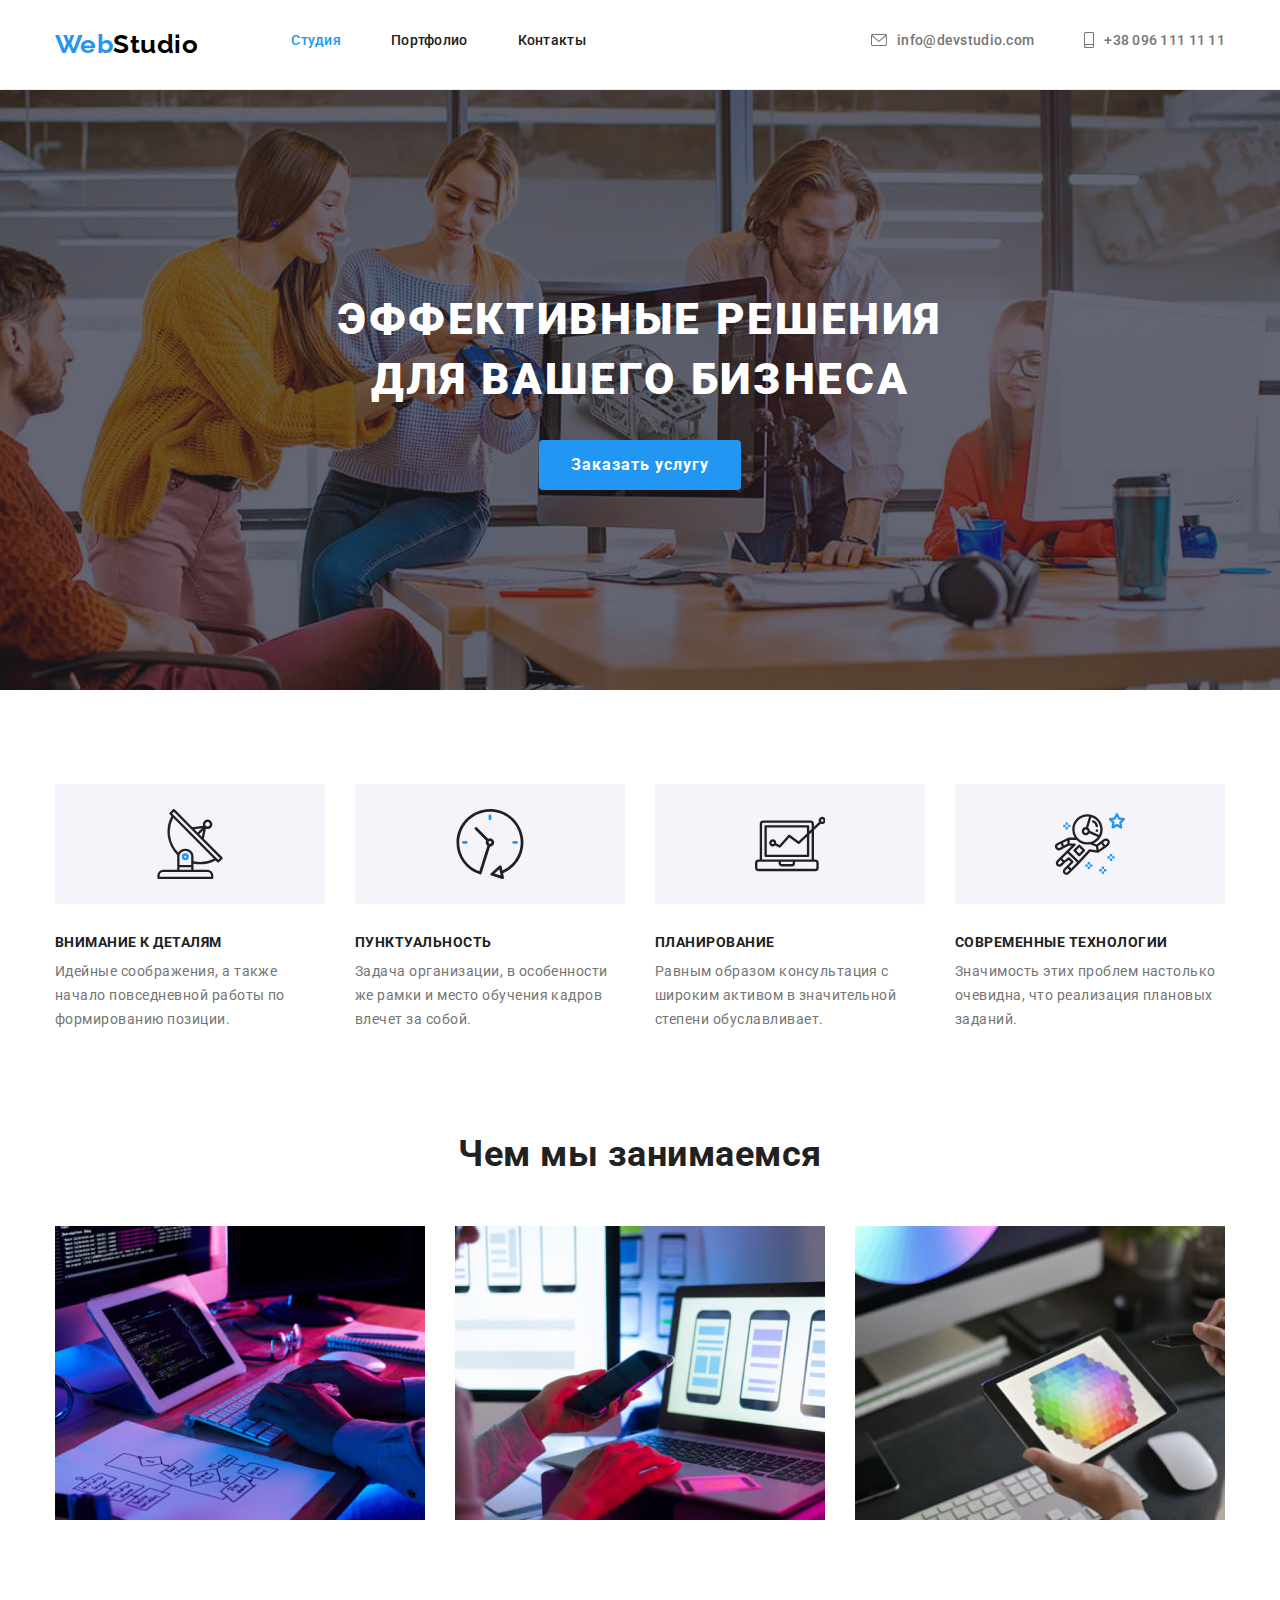
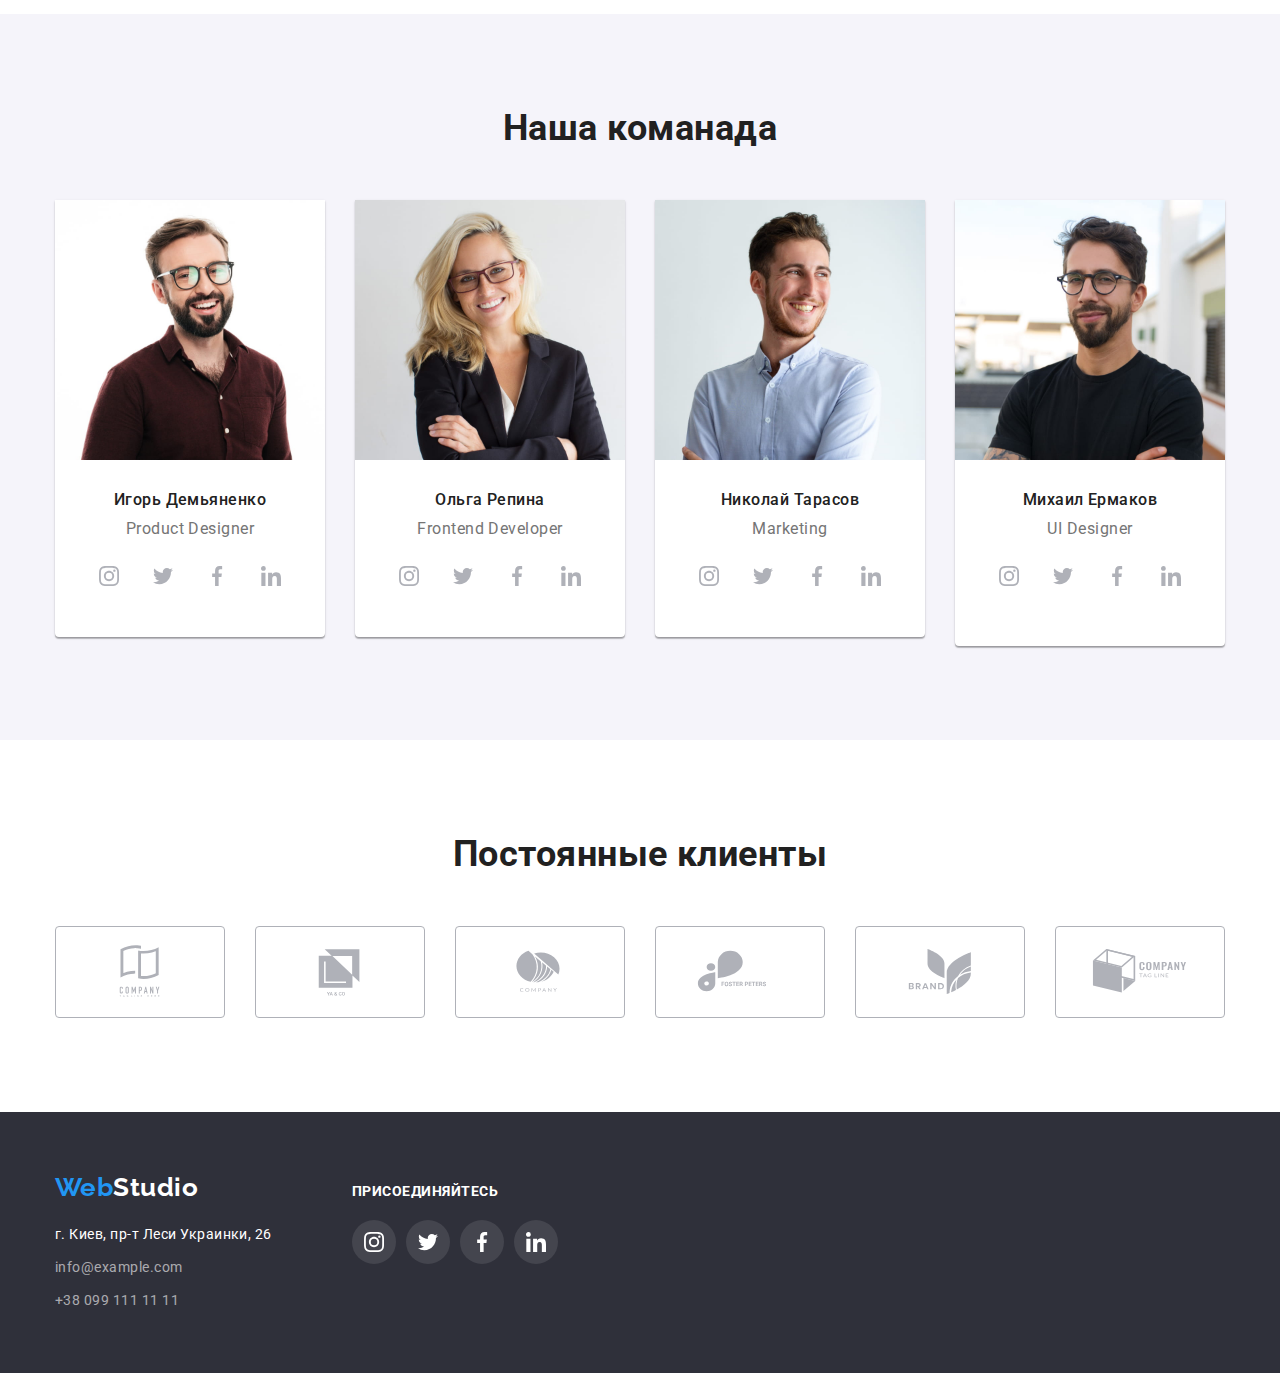
==== index.html @ 1e65c2d5 "copy hw-04" ====
<!DOCTYPE html>
<html lang="ru">

<head>
    <meta charset="UTF-8">
    <meta http-equiv="X-UA-Compatible" content="IE=edge">
    <meta name="viewport" content="width=device-width, initial-scale=1.0">
    <title>Студия</title>
    <link rel="preconnect" href="https://fonts.googleapis.com">
    <link rel="preconnect" href="https://fonts.gstatic.com" crossorigin>
    <link
        href="https://fonts.googleapis.com/css2?family=Raleway:wght@700&family=Roboto:wght@400;500;700;900&display=swap"
        rel="stylesheet">
    <link rel="stylesheet"
        href="https://cdnjs.cloudflare.com/ajax/libs/modern-normalize/1.1.0/modern-normalize.min.css">
    <link rel="stylesheet" href="./css/styles.css">
</head>

<body>
    <!-- Шапка -->
    <header class="header">
        <div class="container header-flex">
            <nav class="header-flex">
                <a href="./index.html" class="logo"><span>Web</span>Studio</a>
                <ul class="site-nav list">
                    <li class="item"><a href="./index.html" class="link active">Студия</a></li>
                    <li class="item"><a href="./portfolio.html" class="link">Портфолио</a></li>
                    <li class="item"><a href="" class="link">Контакты </a></li>
                </ul>
            </nav>
            <ul class="auth-nav list">
                <li class="item">
                    <a href="mailto:info@devstudio.com" class="link">
                        <svg width="16" height="12" class="auth-svg">
                            <use href="./images/icons.svg#icon-mail" />
                        </svg>
                        info@devstudio.com
                    </a>
                </li>
                <li class="item">
                    <a href="tel:+380961111111" class="link">
                        <svg width="10" height="16" class="auth-svg">
                            <use href="./images/icons.svg#icon-phone" />
                        </svg>
                        +38 096 111 11 11
                    </a>
                </li>
            </ul>
        </div>
    </header>
    <!-- Основной контент -->
    <main>

        <!-- Первый блок -->
        <section class="section-hero">
            <div class="container">
                <h1 class="title">Эффективные решения для вашего бизнеса</h1>
                <button type="button" class="button">Заказать услугу</button>
            </div>
        </section>

        <!-- Преймущества -->
        <section class="section one">
            <div class="container">
                <!-- в дальнейшем станет прачны-->
                <h2 class="visually-hidden">Преймущество</h2>
                <ul class="list list-one">
                    <li>
                        <div class="oneblock-icon">
                            <svg width="70" height="70" class="oneblock-svg">
                                <use href="./images/icons.svg#icon-antenna" />
                            </svg>
                        </div>
                        <h3 class="subtitle">Внимание к деталям</h3>
                        <p class="text">Идейные соображения, а также начало повседневной работы по формированию позиции.
                        </p>
                    </li>
                    <li>
                        <div class="oneblock-icon">
                            <svg width="70" height="70" class="oneblock-svg">
                                <use href="./images/icons.svg#icon-clock" />
                            </svg>
                        </div>
                        <h3 class="subtitle">Пунктуальность</h3>
                        <p class="text">Задача организации, в особенности же рамки и место обучения кадров влечет за
                            собой.
                        </p>
                    </li>
                    <li>
                        <div class="oneblock-icon">
                            <svg width="70" height="70" class="oneblock-svg">
                                <use href="./images/icons.svg#icon-Vector" />
                            </svg>
                        </div>
                        <h3 class="subtitle">Планирование</h3>
                        <p class="text">Равным образом консультация с широким активом в значительной степени
                            обуславливает.
                        </p>
                    </li>
                    <li>
                        <div class="oneblock-icon">
                            <svg width="70" height="70" class="oneblock-svg">
                                <use href="./images/icons.svg#icon-astronaut" />
                            </svg>
                        </div>
                        <h3 class="subtitle">Современные технологии</h3>
                        <p class="text">Значимость этих проблем настолько очевидна, что реализация плановых заданий.</p>
                    </li>
                </ul>
            </div>
        </section>

        <!-- Чем мы занимаемся -->
        <section class="section two">
            <div class="container">
                <h2 class="title">Чем мы занимаемся</h2>
                <ul class="list-two">
                    <li><img src="./images/box1.jpg" alt="коддинг" width="370" height="294"></li>
                    <li><img src="./images/box2.jpg" alt="дизайн мобильного приложение" width="370" height="294"></li>
                    <li><img src="./images/box3.jpg" alt="подбор палитры цветов" width="370" height="294"></li>
                </ul>
            </div>
        </section>

        <!-- Наша команда -->
        <section class="section comanda">
            <div class="container">
                <h1 class="title">Наша команада</h1>
                <ul class="list">
                    <li class="comanda-li">
                        <img src="./images/staff1.jpg" alt="Игорь Демьяненко" width="270">
                        <div class="comanda-bottom">
                            <h3 class="subtitle">Игорь Демьяненко</h3>
                            <p lang="en" class="text">Product Designer</p>
                            <ul class="soc-list">
                                <li class="soc-item">
                                    <a href="" class="soc-link">
                                        <svg width="20" height="20" class="soc-svg">
                                            <use href="./images/icons.svg#icon-instagram" />
                                        </svg>
                                    </a>
                                </li>
                                <li class="soc-item">
                                    <a href="" class="soc-link">
                                        <svg width="20" height="20" class="soc-svg">
                                            <use href="./images/icons.svg#icon-twitter" />
                                        </svg>
                                    </a>
                                </li>
                                <li class="soc-item">
                                    <a href="" class="soc-link">
                                        <svg width="20" height="20" class="soc-svg">
                                            <use href="./images/icons.svg#icon-facebook" />
                                        </svg>
                                    </a>
                                </li>
                                <li class="soc-item">
                                    <a href="" class="soc-link">
                                        <svg width="20" height="20" class="soc-svg">
                                            <use href="./images/icons.svg#icon-linkedin" />
                                        </svg>
                                    </a>
                                </li>
                            </ul>
                        </div>
                    </li>
                    <li class="comanda-li">
                        <img src="./images/staff2.jpg" alt="Ольга Репина" width="270">
                        <div class="comanda-bottom">
                            <h3 class="subtitle">Ольга Репина</h3>
                            <p lang="en" class="text">Frontend Developer</p>
                            <ul class="soc-list">
                                <li class="soc-item">
                                    <a href="" class="soc-link">
                                        <svg width="20" height="20" class="soc-svg">
                                            <use href="./images/icons.svg#icon-instagram" />
                                        </svg>
                                    </a>
                                </li>
                                <li class="soc-item">
                                    <a href="" class="soc-link">
                                        <svg width="20" height="20" class="soc-svg">
                                            <use href="./images/icons.svg#icon-twitter" />
                                        </svg>
                                    </a>
                                </li>
                                <li class="soc-item">
                                    <a href="" class="soc-link">
                                        <svg width="20" height="20" class="soc-svg">
                                            <use href="./images/icons.svg#icon-facebook" />
                                        </svg>
                                    </a>
                                </li>
                                <li class="soc-item">
                                    <a href="" class="soc-link">
                                        <svg width="20" height="20" class="soc-svg">
                                            <use href="./images/icons.svg#icon-linkedin" />
                                        </svg>
                                    </a>
                                </li>
                            </ul>
                        </div>
                    </li>
                    <li class="comanda-li">
                        <img src="./images/staff3.jpg" alt="Николай Тарасов" width="270">
                        <div class="comanda-bottom">
                            <h3 class="subtitle">Николай Тарасов</h3>
                            <p lang="en" class="text">Marketing</p>
                            <ul class="soc-list">
                                <li class="soc-item">
                                    <a href="" class="soc-link">
                                        <svg width="20" height="20" class="soc-svg">
                                            <use href="./images/icons.svg#icon-instagram" />
                                        </svg>
                                    </a>
                                </li>
                                <li class="soc-item">
                                    <a href="" class="soc-link">
                                        <svg width="20" height="20" class="soc-svg">
                                            <use href="./images/icons.svg#icon-twitter" />
                                        </svg>
                                    </a>
                                </li>
                                <li class="soc-item">
                                    <a href="" class="soc-link">
                                        <svg width="20" height="20" class="soc-svg">
                                            <use href="./images/icons.svg#icon-facebook" />
                                        </svg>
                                    </a>
                                </li>
                                <li class="soc-item">
                                    <a href="" class="soc-link">
                                        <svg width="20" height="20" class="soc-svg">
                                            <use href="./images/icons.svg#icon-linkedin" />
                                        </svg>
                                    </a>
                                </li>
                            </ul>
                        </div>
                    </li>
                    <li class="comanda-li">
                        <img src="./images/staff4.jpg" alt="Михаил Ермаков" width="270">
                        <div class="comanda-bottom">
                            <h3 class="subtitle">Михаил Ермаков</h3>
                            <p lang="en" class="text">UI Designer</p>
                            <ul class="soc-list">
                                <li class="soc-item">
                                    <a href="" class="soc-link">
                                        <svg width="20" height="20" class="soc-svg">
                                            <use href="./images/icons.svg#icon-instagram" />
                                        </svg>
                                    </a>
                                </li>
                                <li class="soc-item">
                                    <a href="" class="soc-link">
                                        <svg width="20" height="20" class="soc-svg">
                                            <use href="./images/icons.svg#icon-twitter" />
                                        </svg>
                                    </a>
                                </li>
                                <li class="soc-item">
                                    <a href="" class="soc-link">
                                        <svg width="20" height="20" class="soc-svg">
                                            <use href="./images/icons.svg#icon-facebook" />
                                        </svg>
                                    </a>
                                </li>
                                <li class="soc-item">
                                    <a href="" class="soc-link">
                                        <svg width="20" height="20" class="soc-svg">
                                            <use href="./images/icons.svg#icon-linkedin" />
                                        </svg>
                                    </a>
                                </li>
                            </ul>
                        </div>
                    </li>
                </ul>
            </div>
        </section>

        <!-- Постоянные клиенты -->
        <section class="section client">
            <div class="container">
                <h2 class="title">Постоянные клиенты</h2>
                <ul class="client-list">
                    <li class="client-item">
                        <a href="" class="client-link">
                            <svg width="106" height="60" class="client-svg">
                                <use href="./images/icons.svg#icon-Logo-1" />
                            </svg>
                        </a>
                    </li>
                    <li class="client-item">
                        <a href="" class="client-link">
                            <svg width="106" height="60" class="client-svg">
                                <use href="./images/icons.svg#icon-Logo-2" />
                            </svg>
                        </a>
                    </li>
                    <li class="client-item">
                        <a href="" class="client-link">
                            <svg width="106" height="60" class="client-svg">
                                <use href="./images/icons.svg#icon-Logo-3" />
                            </svg>
                        </a>
                    </li>
                    <li class="client-item">
                        <a href="" class="client-link">
                            <svg width="106" height="60" class="client-svg">
                                <use href="./images/icons.svg#icon-Logo-4" />
                            </svg>
                        </a>
                    </li>
                    <li class="client-item">
                        <a href="" class="client-link">
                            <svg width="106" height="60" class="client-svg">
                                <use href="./images/icons.svg#icon-Logo-5" />
                            </svg>
                        </a>
                    </li>
                    <li class="client-item">
                        <a href="" class="client-link">
                            <svg width="106" height="60" class="client-svg">
                                <use href="./images/icons.svg#icon-Logo-6" />
                            </svg>
                        </a>
                    </li>
                </ul>
            </div>
        </section>
    </main>
    <!-- footer -->
    <footer class="footer">
        <div class="container footer-div">
            <div class="footer-one">
                <a href="./index.html" class="logo"><span>Web</span>Studio</a>
                <address>
                    <ul class="list">
                        <li><a href="https://goo.gl/maps/LCvyeXpGgoU2J2YH6" target="_blank" rel="noreferrer noopener"
                                class="link-white">г. Киев, пр-т Леси Украинки,
                                26</a>
                        </li>
                        <li><a href="mailto:info@example.com" class="link-grey">info@example.com</a></li>
                        <li><a href="tel:+380991111111" class="link-grey">+38 099 111 11 11</a></li>
                    </ul>
                </address>
            </div>
            <div class="footer-two">
                <h3 class="title">присоединяйтесь</h3>
                <ul class="soc-list">
                    <li class="soc-item">
                        <a href="" class="soc-link">
                            <svg width="20" height="20" class="soc-svg">
                                <use href="./images/icons.svg#icon-instagram" />
                            </svg>
                        </a>
                    </li>
                    <li class="soc-item">
                        <a href="" class="soc-link">
                            <svg width="20" height="20" class="soc-svg">
                                <use href="./images/icons.svg#icon-twitter" />
                            </svg>
                        </a>
                    </li>
                    <li class="soc-item">
                        <a href="" class="soc-link">
                            <svg width="20" height="20" class="soc-svg">
                                <use href="./images/icons.svg#icon-facebook" />
                            </svg>
                        </a>
                    </li>
                    <li class="soc-item">
                        <a href="" class="soc-link">
                            <svg width="20" height="20" class="soc-svg">
                                <use href="./images/icons.svg#icon-linkedin" />
                            </svg>
                        </a>
                    </li>
                </ul>
            </div>
        </div>
    </footer>

</body>

</html>
---- css/styles.css ----
:root {
  --active-color: #2196f3;
  --title-color: #212121;
  --white-color: #ffffff;
  --text-color: #757575;
  --bcg-color: #f5f4fa;
  --icon-color: #afb1b8;
  --bcg-hero: rgba(47, 48, 58, 0.4);
}
body {
  font-family: 'Roboto', sans-serif;
  letter-spacing: 0.03em;
  background-color: var(--white-color);
  color: var(--text-color);
}

/*  Сброс всех стилей */
ul {
  list-style: none;
  margin: 0;
  padding: 0;
}
a {
  text-decoration: none;
  display: block;
  color: inherit;
}
h1,
h2,
h3,
h4,
h5,
h6,
p {
  margin: 0;
}
img {
  display: block;
}

/* Что б скрыть заголовок */
.visually-hidden {
  position: absolute;
  width: 1px;
  height: 1px;
  margin: -1px;
  border: 0;
  padding: 0;

  white-space: nowrap;
  clip-path: inset(100%);
  clip: rect(0 0 0 0);
  overflow: hidden;
}

/* Контейнер */
.container {
  width: 1200px;
  padding: 0 15px;
  margin: 0 auto;

  /* для самопроверки */
  /* outline: 2px solid tomato; */
}

/* Отсуп для section */
.section {
  padding: 94px 0;
}

/* START CSS STYLE */

/* Лого */
.logo {
  font-family: 'Raleway', sans-serif;
  font-weight: 700;
  font-size: 26px;
  line-height: 1.2;
  color: #000000;
  text-decoration: none;
}
.logo > span {
  color: var(--active-color);
}

/* Главное меню */
.header-flex {
  display: flex;
  align-items: center;
}
.header {
  border-bottom: 1px solid #ececec;
}
.site-nav {
  display: flex;
  margin-left: 93px;
}
.site-nav .item:not(:last-child) {
  margin-right: 50px;
}
.site-nav .link {
  padding: 32px 0;

  color: var(--title-color);
  font-weight: 500;
  font-size: 14px;
  line-height: 1.15;
  letter-spacing: 0.02em;
}
.site-nav .link:visited {
  color: var(--title-color);
}
.site-nav .link:hover,
.site-nav .link:focus {
  color: var(--active-color);
}
.site-nav .item .active {
  color: var(--active-color);
}
.site-nav .active:hover,
.site-nav .active:focus {
  color: var(--title-color);
}

/* Почта и номер телефона */
.auth-nav {
  display: flex;
  margin-left: auto;
}
.auth-nav .item:not(:last-child) {
  margin-right: 50px;
}
.auth-nav .link {
  display: flex;
  align-items: center;

  color: var(--text-color);
  font-weight: 500;
  font-size: 14px;
  line-height: 1.15;
  letter-spacing: 0.02em;
}
.auth-svg {
  fill: currentColor;

  margin-right: 10px;
}
.auth-nav .link:hover,
.auth-nav .link:focus {
  color: var(--active-color);
}

/* Главное окно */
.section-hero {
  padding: 200px 0px;

  background-color: #2f303a;
  background-image: linear-gradient(var(--bcg-hero), var(--bcg-hero)), url('../images/bgc-img.jpg');
  background-repeat: no-repeat;
  background-position: center;
  background-size: 1600px;
}
.section-hero .title {
  width: 696px;
  margin-left: auto;
  margin-right: auto;
  margin-bottom: 30px;

  font-weight: 900;
  font-size: 44px;
  color: var(--white-color);
  line-height: 1.36;
  text-align: center;
  letter-spacing: 0.06em;
  text-transform: uppercase;
}
.button {
  display: block;
  border-radius: 4px;
  margin-left: auto;
  margin-right: auto;
  padding: 10px 32px;

  font-weight: 700;
  font-size: 16px;
  line-height: 1.88;
  color: var(--white-color);
  background-color: var(--active-color);
  cursor: pointer;
  letter-spacing: 0.06em;
  font-family: inherit;
  border: transparent;
}

/* Преймущества блок */
.list-one li {
  flex-basis: calc((100% - 90px) / 4);
}
.oneblock-icon {
  display: flex;
  width: 100%;
  height: 120px;
  justify-content: center;
  align-items: center;
  margin-bottom: 30px;

  background-color: var(--bcg-color);
  border-radius: 4px;
}
.oneblock-svg {
  fill: var(--title-color);
}
.section.one .subtitle {
  margin-bottom: 10px;

  font-weight: 700;
  font-size: 14px;
  color: var(--title-color);
  line-height: 1.15;
  text-transform: uppercase;
}
.section.one .text {
  font-size: 14px;
  line-height: 1.7;
}
.list-one {
  display: flex;
}
.list-one li:not(:last-child) {
  margin-right: 30px;
}

/* Второй блок */
.section.two {
  padding-top: 0;
}
.section .title {
  margin-bottom: 50px;

  font-weight: 700;
  font-size: 36px;
  line-height: 1.16;
  text-align: center;
  color: var(--title-color);
}
.list-two {
  display: flex;
}
.list-two li:not(:last-child) {
  margin-right: 30px;
}

/* Третий блок */
.section.comanda {
  background-color: #f5f4fa;
}
.comanda .list {
  display: flex;
}
.comanda-li {
  background-color: var(--white-color);
  border-radius: 0px 0px 4px 4px;
  box-shadow: 0px 1px 3px rgba(0, 0, 0, 0.12), 0px 1px 1px rgba(0, 0, 0, 0.14),
    0px 2px 1px rgba(0, 0, 0, 0.2);
  padding-bottom: 30px;
}
.comanda-li:not(:last-child) {
  margin-right: 30px;
}
.comanda img {
  margin-bottom: 30px;
}
.comanda-li .text {
  margin-bottom: 16px;
}
.section.comanda .subtitle {
  margin-bottom: 10px;

  color: var(--title-color);
  font-weight: 500;
  font-size: 16px;
  line-height: 1.19;
  text-align: center;
}
.section.comanda .text {
  line-height: 1.19;
  text-align: center;
}
.comanda-bottom {
  padding: 0 15px;
}
/* Социальные сети */
.soc-list {
  display: flex;
  justify-content: center;
  color: var(--icon-color);
}
.soc-item {
  width: 44px;
  height: 44px;
}
.soc-item:not(:last-child) {
  margin-right: 10px;
}
.soc-link {
  display: flex;
  justify-content: center;
  align-items: center;
  width: 100%;
  height: 100%;

  border-radius: 50%;
  background-color: transparent;
}
.soc-link:hover,
.soc-link:focus {
  background-color: var(--active-color);
  color: var(--white-color);
}
.soc-svg {
  fill: currentColor;
}

/* БЛОК КЛИЕНТЫ */
.client-list {
  display: flex;
  justify-content: center;
}
.client-item {
  width: 170px;
  height: 92px;
}
.client-item:not(:last-child) {
  margin-right: 30px;
}
.client-link:hover,
.client-link:focus {
  color: var(--active-color);
  border-color: var(--active-color);
}
.client-link {
  display: flex;
  justify-content: center;
  align-items: center;

  width: 100%;
  height: 100%;

  border: 1px solid var(--icon-color);
  color: var(--icon-color);
  border-radius: 4px;
}
.client-svg {
  fill: currentColor;
}

/* ФУТЕР */
.footer {
  padding: 60px 0px;

  background-color: #2f303a;
}
.footer-div {
  display: flex;
  align-items: baseline;
}
.footer .logo {
  margin-bottom: 20px;

  color: var(--white-color);
}
.list li:not(:last-child) {
  margin-bottom: 9px;
}
.link-white,
.link-grey {
  font-size: 14px;
  line-height: 1.71;
  text-decoration: none;
  font-style: normal;
}
.link-white {
  color: var(--white-color);
}
.link-grey {
  color: rgba(255, 255, 255, 0.6);
}
.link-white:hover,
.link-white:focus,
.link-grey:hover,
.link-grey:focus {
  color: var(--active-color);
}
.footer-two {
  margin-left: 80px;
}
.footer-two .title {
  margin-bottom: 20px;

  font-weight: 700;
  font-size: 14px;
  line-height: 1.14;
  color: var(--white-color);
  text-transform: uppercase;
}
.footer-two .soc-link {
  background-color: rgba(255, 255, 255, 0.1);
  color: var(--white-color);
}
.footer-two .soc-link:hover,
.footer-two .soc-link:focus {
  background-color: var(--active-color);
  color: var(--white-color);
}
/* фильтр на странице портфолио */
.list-button {
  display: flex;
  justify-content: center;
  margin-bottom: 50px;
}
.list-button li:not(:last-child) {
  margin-right: 8px;
}
.btn {
  padding: 6px 22px;
  border-radius: 4px;

  font-weight: 500;
  font-size: 16px;
  line-height: 1.62;
  color: var(--title-color);
  background-color: #f5f4fa;
  cursor: pointer;
  font-family: inherit;
  border: transparent;
  letter-spacing: 0.03em;
}
.btn:hover,
.btn:focus {
  background-color: var(--active-color);
  color: var(--white-color);
  box-shadow: 0px 3px 1px rgba(0, 0, 0, 0.1), 0px 1px 2px rgba(0, 0, 0, 0.08),
    0px 2px 2px rgba(0, 0, 0, 0.12);
}

/* карточки товара */
.card {
  margin: -15px;

  display: flex;
  flex-wrap: wrap;
  justify-content: center;
}
.card li {
  flex-basis: calc((100% - 90px) / 3);
  margin: 15px;
}
.card .text {
  padding: 20px 24px;

  border: 1px solid #eeeeee;
  border-top: transparent;
}
.card h2 {
  margin-bottom: 4px;

  font-weight: 700;
  font-size: 18px;
  color: var(--title-color);
  line-height: 2;
  letter-spacing: 0.06em;
}
.card p {
  font-size: 16px;
  line-height: 1.88;
}
.card-link:hover,
.card-link:focus {
  box-shadow: 0px 1px 1px rgba(0, 0, 0, 0.12), 0px 4px 4px rgba(0, 0, 0, 0.06),
    1px 4px 6px rgba(0, 0, 0, 0.16);
}
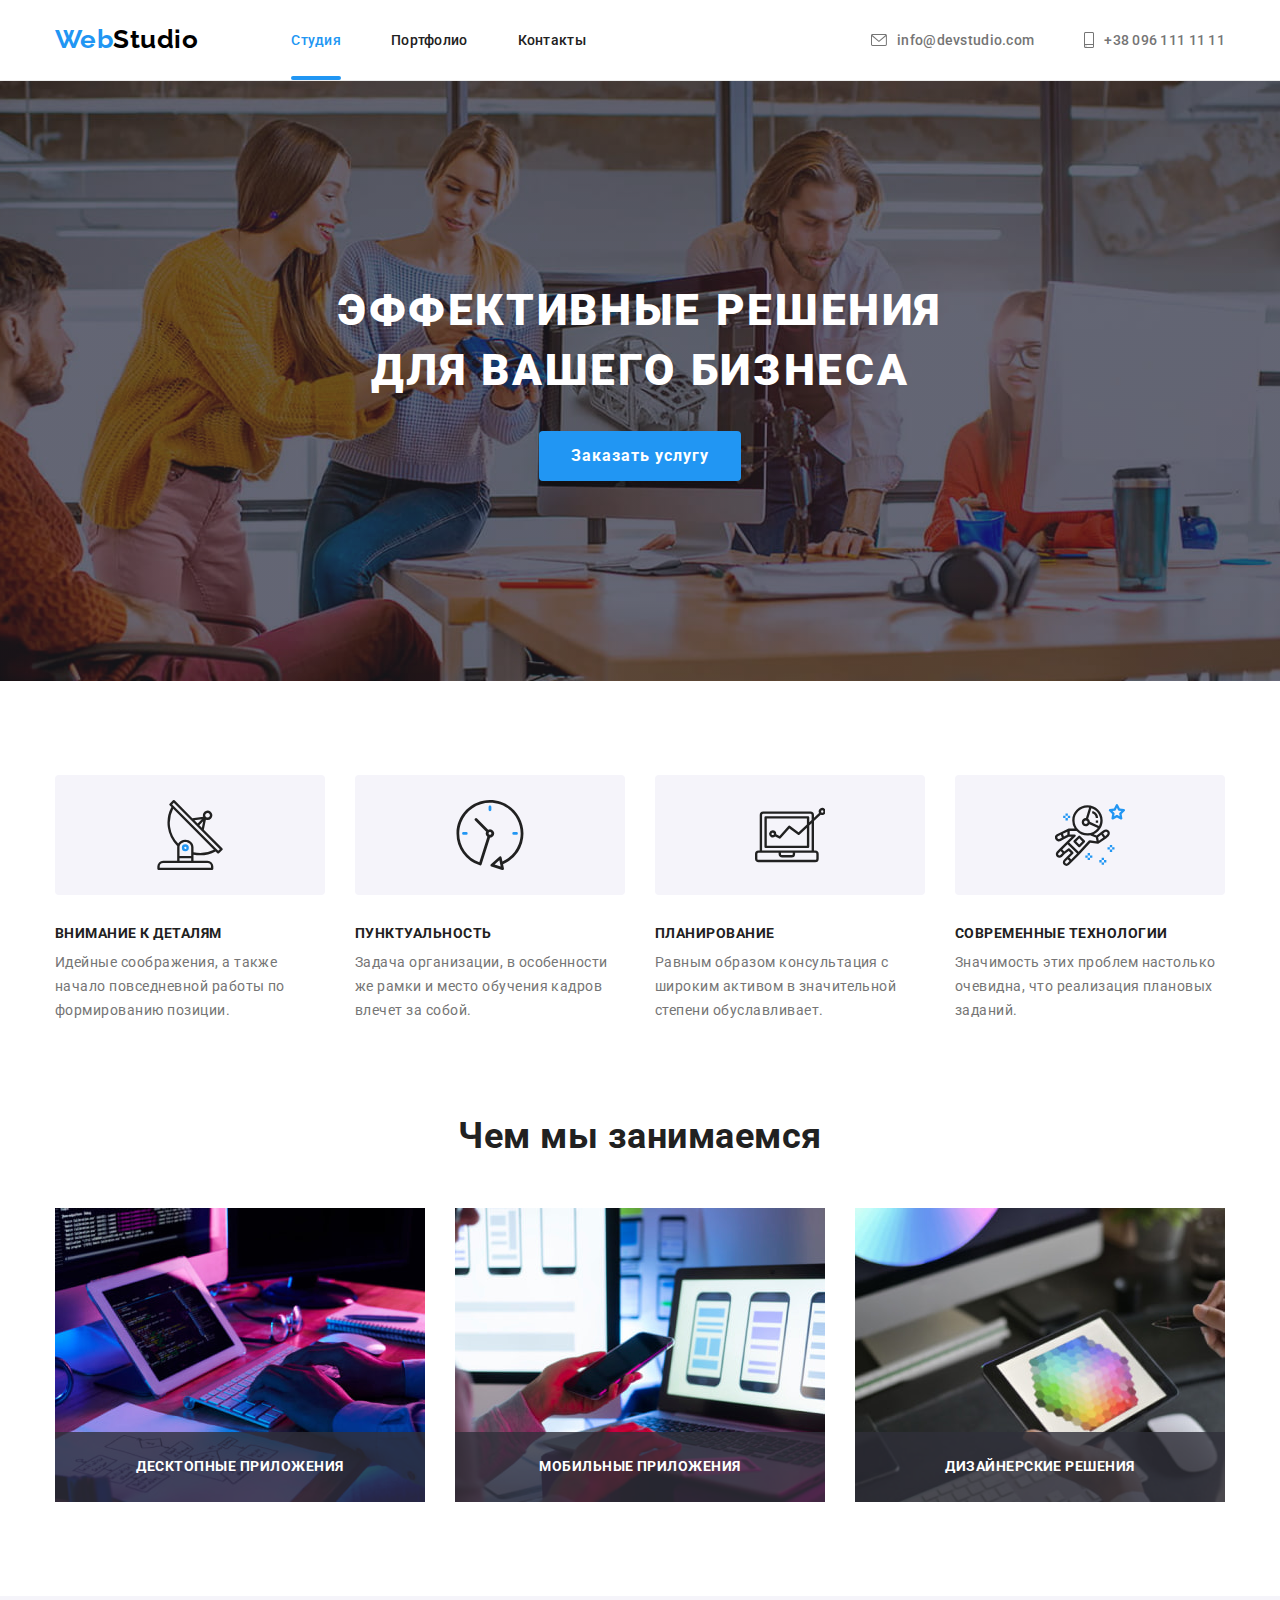
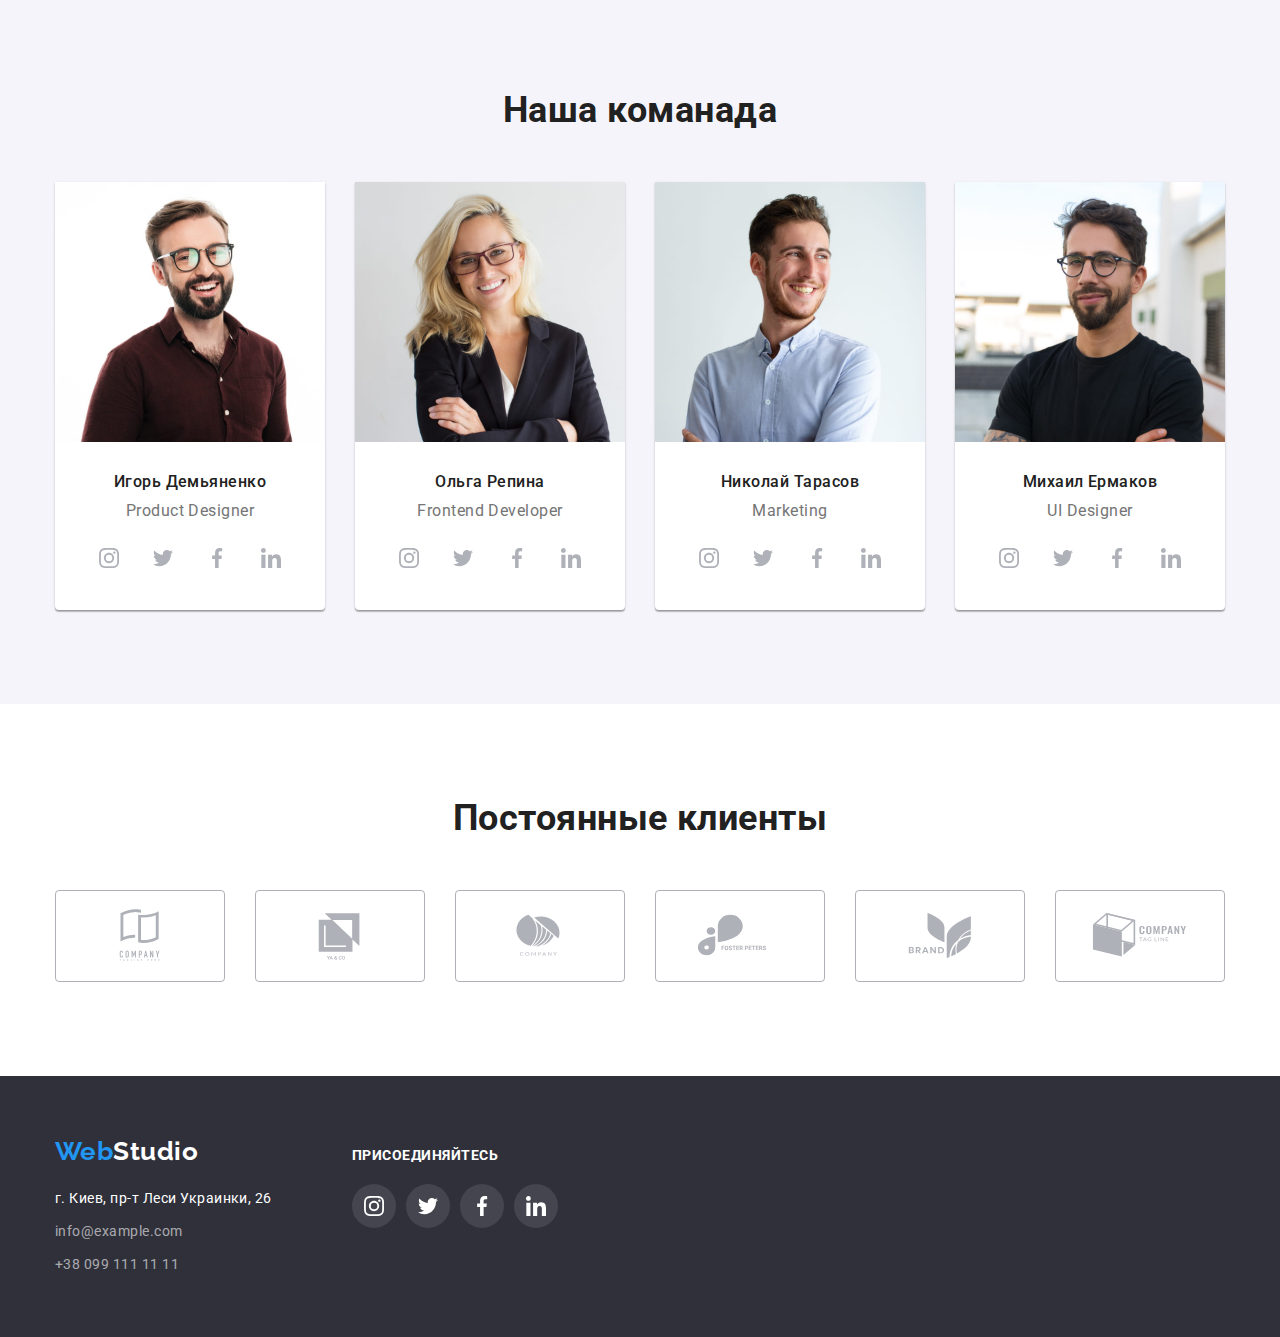
==== commit 3b61426f: "сделал плавные переходы" ====
--- a/index.html
+++ b/index.html
@@ -115,9 +115,16 @@
             <div class="container">
                 <h2 class="title">Чем мы занимаемся</h2>
                 <ul class="list-two">
-                    <li><img src="./images/box1.jpg" alt="коддинг" width="370" height="294"></li>
-                    <li><img src="./images/box2.jpg" alt="дизайн мобильного приложение" width="370" height="294"></li>
-                    <li><img src="./images/box3.jpg" alt="подбор палитры цветов" width="370" height="294"></li>
+                    <li class="item"><img src="./images/box1.jpg" alt="коддинг" width="370" height="294" class="img">
+                        <p class="text">Десктопные приложения</p>
+                    </li>
+                    <li class="item"><img src="./images/box2.jpg" alt="дизайн мобильного приложение" width="370"
+                            height="294">
+                        <p class="text">Мобильные приложения</p>
+                    </li>
+                    <li class="item"><img src="./images/box3.jpg" alt="подбор палитры цветов" width="370" height="294">
+                        <p class="text">Дизайнерские решения</p>
+                    </li>
                 </ul>
             </div>
         </section>
--- a/css/styles.css
+++ b/css/styles.css
@@ -6,6 +6,7 @@
   --bcg-color: #f5f4fa;
   --icon-color: #afb1b8;
   --bcg-hero: rgba(47, 48, 58, 0.4);
+  --animation: 250ms cubic-bezier(0.4, 0, 0.2, 1);
 }
 body {
   font-family: 'Roboto', sans-serif;
@@ -98,15 +99,41 @@
 .site-nav .item:not(:last-child) {
   margin-right: 50px;
 }
+
 .site-nav .link {
   padding: 32px 0;
 
+  position: relative;
+
   color: var(--title-color);
   font-weight: 500;
   font-size: 14px;
   line-height: 1.15;
   letter-spacing: 0.02em;
-}
+
+  transition: color var(--animation);
+}
+.site-nav .link::after {
+  content: '';
+  display: block;
+  width: 100%;
+  height: 4px;
+
+  position: absolute;
+  left: 0;
+  bottom: 0;
+
+  border-radius: 2px;
+  background-color: transparent;
+
+  transition: background-color var(--animation);
+}
+.site-nav .link:hover::after,
+.site-nav .link:focus::after,
+.site-nav .link.active::after {
+  background-color: var(--active-color);
+}
+
 .site-nav .link:visited {
   color: var(--title-color);
 }
@@ -139,6 +166,8 @@
   font-size: 14px;
   line-height: 1.15;
   letter-spacing: 0.02em;
+
+  transition: color var(--animation);
 }
 .auth-svg {
   fill: currentColor;
@@ -190,6 +219,13 @@
   letter-spacing: 0.06em;
   font-family: inherit;
   border: transparent;
+
+  transition: background-color var(--animation);
+  box-shadow: 0px 4px 4px rgba(0, 0, 0, 0.15);
+}
+.button:hover,
+.button:focus {
+  background: #188ce8;
 }
 
 /* Преймущества блок */
@@ -230,7 +266,7 @@
   margin-right: 30px;
 }
 
-/* Второй блок */
+/* ВТОРОЙ БЛОК */
 .section.two {
   padding-top: 0;
 }
@@ -245,6 +281,27 @@
 }
 .list-two {
   display: flex;
+}
+.list-two .item {
+  position: relative;
+}
+.list-two .text {
+  display: flex;
+  justify-content: center;
+  align-items: center;
+
+  position: absolute;
+  bottom: 0;
+  width: 100%;
+  height: 70px;
+
+  font-weight: 700;
+  font-size: 14px;
+  line-height: 1.14;
+  text-transform: uppercase;
+
+  color: var(--white-color);
+  background: rgba(47, 48, 58, 0.8);
 }
 .list-two li:not(:last-child) {
   margin-right: 30px;
@@ -311,6 +368,8 @@
 
   border-radius: 50%;
   background-color: transparent;
+
+  transition: background-color var(--animation), color var(--animation);
 }
 .soc-link:hover,
 .soc-link:focus {
@@ -349,6 +408,8 @@
   border: 1px solid var(--icon-color);
   color: var(--icon-color);
   border-radius: 4px;
+
+  transition: border-color var(--animation), color var(--animation);
 }
 .client-svg {
   fill: currentColor;
@@ -369,7 +430,7 @@
 
   color: var(--white-color);
 }
-.list li:not(:last-child) {
+.footer-one .list li:not(:last-child) {
   margin-bottom: 9px;
 }
 .link-white,
@@ -378,6 +439,8 @@
   line-height: 1.71;
   text-decoration: none;
   font-style: normal;
+
+  transition: color var(--animation);
 }
 .link-white {
   color: var(--white-color);
@@ -434,6 +497,9 @@
   font-family: inherit;
   border: transparent;
   letter-spacing: 0.03em;
+  box-shadow: none;
+
+  transition: background-color var(--animation), color var(--animation), box-shadow var(--animation);
 }
 .btn:hover,
 .btn:focus {
@@ -455,11 +521,35 @@
   flex-basis: calc((100% - 90px) / 3);
   margin: 15px;
 }
+.card-hover {
+  position: relative;
+  overflow: hidden;
+}
+.card-text {
+  position: absolute;
+  top: 0;
+  left: 0;
+  transform: translateY(100%);
+
+  width: 100%;
+  height: 100%;
+  padding: 63px 24px 0 24px;
+
+  font-size: 18px;
+  line-height: 1.56;
+
+  color: var(--white-color);
+  background: rgba(33, 150, 243, 0.9);
+
+  transition: transform var(--animation);
+}
 .card .text {
   padding: 20px 24px;
 
   border: 1px solid #eeeeee;
   border-top: transparent;
+
+  box-shadow: none;
 }
 .card h2 {
   margin-bottom: 4px;
@@ -470,9 +560,18 @@
   line-height: 2;
   letter-spacing: 0.06em;
 }
-.card p {
+.card .text p {
   font-size: 16px;
   line-height: 1.88;
+}
+.card-link {
+  box-shadow: none;
+
+  transition: box-shadow var(--animation);
+}
+.card-link:hover .card-text,
+.card-link:focus .card-text {
+  transform: translateY(0%);
 }
 .card-link:hover,
 .card-link:focus {
